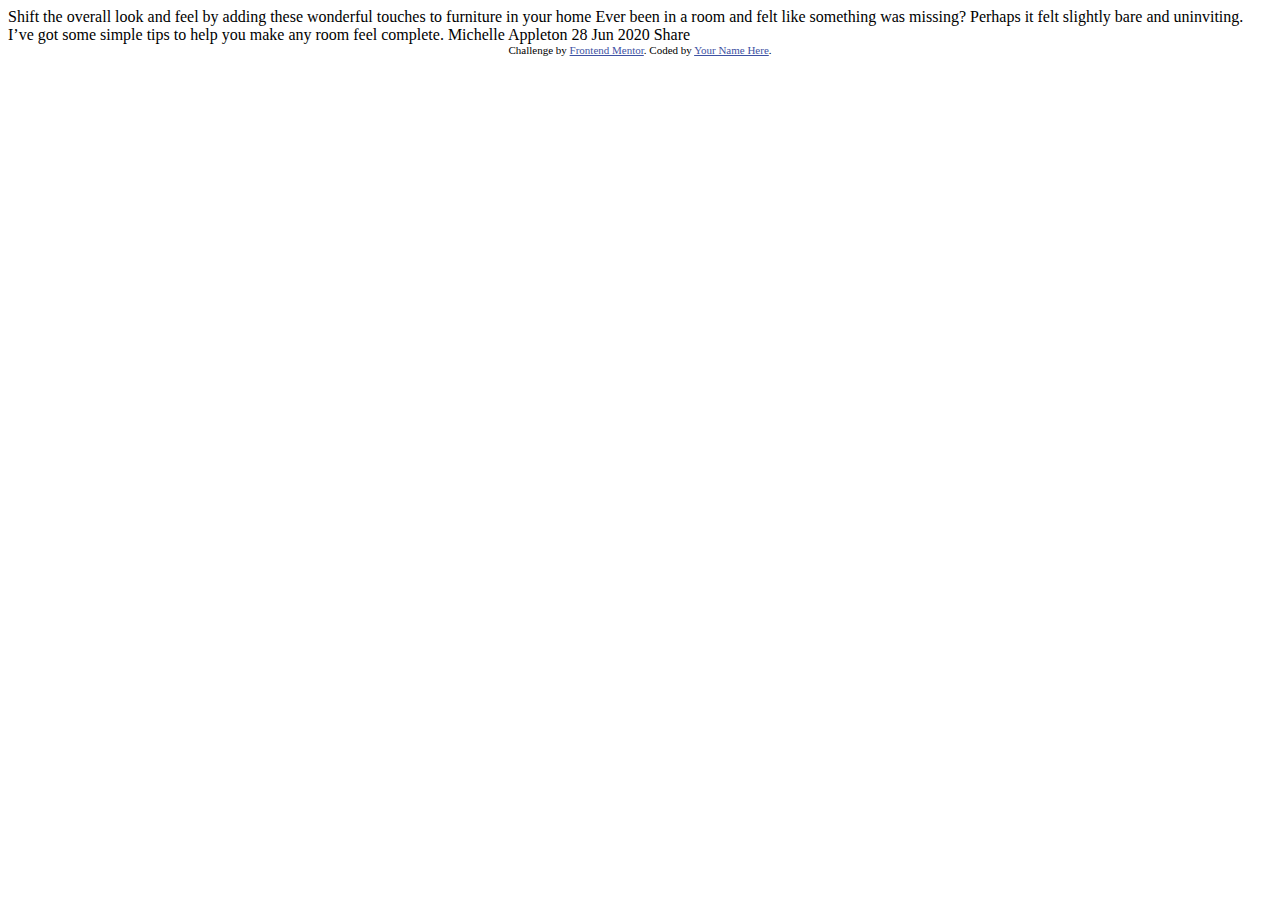
==== article-preview-component/index.html @ ac8b7fb2 "Article preview component: initial commit" ====
<!DOCTYPE html>
<html lang="en">
<head>
  <meta charset="UTF-8">
  <meta name="viewport" content="width=device-width, initial-scale=1.0"> <!-- displays site properly based on user's device -->

  <link rel="icon" type="image/png" sizes="32x32" href="./images/favicon-32x32.png">
  
  <title>Frontend Mentor | Article preview component</title>

  <!-- Feel free to remove these styles or customise in your own stylesheet 👍 -->
  <style>
    .attribution { font-size: 11px; text-align: center; }
    .attribution a { color: hsl(228, 45%, 44%); }
  </style>
</head>
<body>

  Shift the overall look and feel by adding these wonderful 
  touches to furniture in your home

  Ever been in a room and felt like something was missing? Perhaps 
  it felt slightly bare and uninviting. I’ve got some simple tips 
  to help you make any room feel complete.

  Michelle Appleton
  28 Jun 2020

  Share
  
  <div class="attribution">
    Challenge by <a href="https://www.frontendmentor.io?ref=challenge" target="_blank">Frontend Mentor</a>. 
    Coded by <a href="#">Your Name Here</a>.
  </div>
</body>
</html>
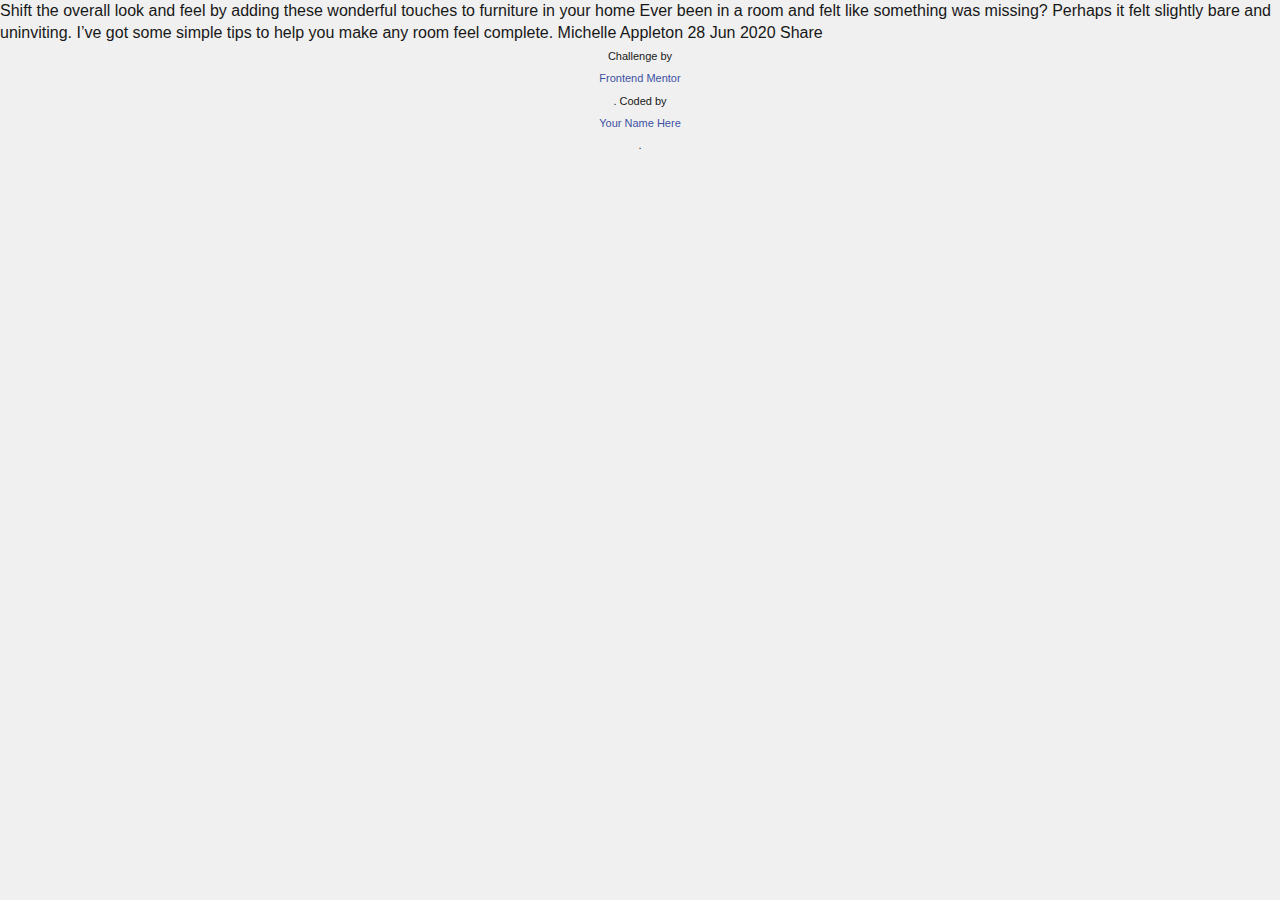
==== commit c9516b46: "Article preview component: added scss structure, reset, base styles and custom properties" ====
--- a/article-preview-component/index.html
+++ b/article-preview-component/index.html
@@ -1,36 +1,51 @@
 <!DOCTYPE html>
 <html lang="en">
+
 <head>
   <meta charset="UTF-8">
-  <meta name="viewport" content="width=device-width, initial-scale=1.0"> <!-- displays site properly based on user's device -->
+  <meta name="viewport" content="width=device-width, initial-scale=1.0">
+  <!-- displays site properly based on user's device -->
 
+  <title>Frontend Mentor | Article preview component</title>
+
+  <link rel="stylesheet" href="./sass/style.css">
   <link rel="icon" type="image/png" sizes="32x32" href="./images/favicon-32x32.png">
-  
-  <title>Frontend Mentor | Article preview component</title>
+
+  <link rel="preconnect" href="https://fonts.googleapis.com">
+  <link rel="preconnect" href="https://fonts.gstatic.com" crossorigin>
+  <link href="https://fonts.googleapis.com/css2?family=Manrope:wght@500;700&display=swap" rel="stylesheet">
 
   <!-- Feel free to remove these styles or customise in your own stylesheet 👍 -->
   <style>
-    .attribution { font-size: 11px; text-align: center; }
-    .attribution a { color: hsl(228, 45%, 44%); }
+    .attribution {
+      font-size: 11px;
+      text-align: center;
+    }
+
+    .attribution a {
+      color: hsl(228, 45%, 44%);
+    }
   </style>
 </head>
+
 <body>
 
-  Shift the overall look and feel by adding these wonderful 
+  Shift the overall look and feel by adding these wonderful
   touches to furniture in your home
 
-  Ever been in a room and felt like something was missing? Perhaps 
-  it felt slightly bare and uninviting. I’ve got some simple tips 
+  Ever been in a room and felt like something was missing? Perhaps
+  it felt slightly bare and uninviting. I’ve got some simple tips
   to help you make any room feel complete.
 
   Michelle Appleton
   28 Jun 2020
 
   Share
-  
+
   <div class="attribution">
-    Challenge by <a href="https://www.frontendmentor.io?ref=challenge" target="_blank">Frontend Mentor</a>. 
+    Challenge by <a href="https://www.frontendmentor.io?ref=challenge" target="_blank">Frontend Mentor</a>.
     Coded by <a href="#">Your Name Here</a>.
   </div>
 </body>
+
 </html>--- a/article-preview-component/sass/style.css
+++ b/article-preview-component/sass/style.css
@@ -0,0 +1,223 @@
+@charset "UTF-8";
+:root {
+  --color-primary-1: hsl(217, 19%, 35%);
+  --color-primary-2: hsl(214, 17%, 51%);
+  --color-secondary-1: hsl(212, 23%, 69%);
+  --color-secondary-2: hsl(210, 46%, 95%);
+  --color-white: hsl(0, 0%, 100%);
+  --main-typography: 'Manrope', sans-serif;
+}
+
+body {
+  font-family: var(--main-typography);
+  color: var(--color-primary-2);
+}
+
+/**
+ * Reset CSS PRO
+ * Shamelessly borrowed from Eduardo Fierro:
+ * https://github.com/eduardofierropro/Reset-CSS
+ */
+/*
+    
+  Con este reset vamos a resolver:
+    👉 Unificar el uso de Custom Properties
+    👉 Problemas de box-model más generales
+    👉 Problemas con imagenes, vídeos e iconos svg
+    👉 Problemas con tipografías y etiquetas input en formularios
+    👉 Unificar la tipografía de todas las etiquetas de una web
+
+*/
+/* Aquí definimos las Custom properties */
+:root {
+  --color-primario: #181818;
+  --color-secundario: #f0f0f0;
+  /* Tipografía */
+  --tipo-principal: Helvetica, Arial, sans-serif;
+  --tipo-secundaria: Verdana;
+}
+
+/* Las adaptamos al modo oscuro */
+@media (prefers-color-scheme: dark) {
+  :root {
+    --color-primario: #f0f0f0;
+    --color-secundario: #181818;
+  }
+}
+
+/* Opcional */
+/* Configuramos si un usuario ha activado el modo alto contraste. (WD) */
+@media (prefers-contrast: high) {
+  :root {
+    --color-primario: black;
+    --color-secundario: white;
+  }
+}
+
+/* Opcional */
+/* Desactivamos los animations en el caso de que el usuario haya configurado el modo sin animation */
+@media (prefers-reduced-motion: reduce) {
+  * {
+    -webkit-animation: none;
+            animation: none;
+    -webkit-transition: none;
+    transition: none;
+  }
+}
+
+/* Reseteamos los margin y paddings de todas las etiquetas */
+/* Cuidado con el uso del *. Normalmente se se debe de usar en selectores al maquetar. Pero usar alguno para resetear y evitarnos problemas no es mala opción. Tú eliges. */
+/* 
+  
+  Puedes elegir usar: *{}
+  
+  Puedes elegir usar esto: 
+  
+  html, body, div, span, applet, object, iframe,
+  h1, h2, h3, h4, h5, h6, p, blockquote, pre,
+  a, abbr, acronym, address, big, cite, code,
+  del, dfn, em, img, ins, kbd, q, s, samp,
+  small, strike, strong, sub, sup, tt, var,
+  b, u, i, center,
+  dl, dt, dd, ol, ul, li,
+  fieldset, form, label, legend,
+  table, caption, tbody, tfoot, thead, tr, th, td,
+  article, aside, canvas, details, embed, 
+  figure, figcaption, footer, header, hgroup, 
+  menu, nav, output, ruby, section, summary,
+  time, mark, audio, video , button, button{}
+  */
+html, body, div, span, applet, object, iframe,
+h1, h2, h3, h4, h5, h6, p, blockquote, pre,
+a, abbr, acronym, address, big, cite, code,
+del, dfn, em, img, ins, kbd, q, s, samp,
+small, strike, strong, sub, sup, tt, var,
+b, u, i, center,
+dl, dt, dd, ol, ul, li,
+fieldset, form, label, legend,
+table, caption, tbody, tfoot, thead, tr, th, td,
+article, aside, canvas, details, embed,
+figure, figcaption, footer, header, hgroup,
+menu, nav, output, ruby, section, summary,
+time, mark, audio, video, button, button {
+  margin: 0;
+  padding: 0;
+  border: 0;
+  -webkit-box-sizing: border-box;
+          box-sizing: border-box;
+  vertical-align: baseline;
+}
+
+/* Evitamos problemas con las imagenes */
+img, picture, video, iframe, figure {
+  max-width: 100%;
+  width: 100%;
+  display: block;
+  /* opcional */
+  -o-object-fit: cover;
+     object-fit: cover;
+  /* opcional */
+  -o-object-position: center center;
+     object-position: center center;
+}
+
+/* Reseteamos los enlaces para funcionar como cajas... */
+a {
+  display: block;
+}
+
+/* ... excepto los que se encuentran en párrafos */
+p a {
+  display: inline;
+}
+
+/* Quitamos los puntos de los <li> */
+li {
+  list-style-type: none;
+}
+
+/* Configuramos anclas suaves */
+html {
+  scroll-behavior: smooth;
+}
+
+/* Desactivamos estilos por defecto de las principales etiquetas de texto */
+h1, h2, h3, h4, h5, h6, p, span, a, strong, blockquote, i, b, u, em {
+  font-size: 1em;
+  font-weight: inherit;
+  font-style: inherit;
+  text-decoration: none;
+  color: inherit;
+}
+
+/* Evitamos problemas con los pseudoelementos de quotes */
+blockquote:before, blockquote:after, q:before, q:after {
+  content: '';
+  content: none;
+}
+
+/* Configuramos el texto que seleccionamos */
+::-moz-selection {
+  background-color: var(--color-primario);
+  color: var(--color-secundario);
+}
+::selection {
+  background-color: var(--color-primario);
+  color: var(--color-secundario);
+}
+
+/* Nivelamos problemas de tipografías y colocación de formularios */
+form, input, textarea, select, button, label {
+  font-family: inherit;
+  font-size: inherit;
+  -webkit-hyphens: auto;
+      -ms-hyphens: auto;
+          hyphens: auto;
+  background-color: transparent;
+  display: block;
+  color: inherit;
+  /* opcional */
+  -webkit-appearance: none;
+     -moz-appearance: none;
+          appearance: none;
+}
+
+/* Reseteamos las tablas */
+table, tr, td {
+  border-collapse: collapse;
+  border-spacing: 0;
+}
+
+/* Evitamos problemas con los SVG */
+svg {
+  width: 100%;
+  display: block;
+  fill: currentColor;
+}
+
+/* (Probándolo, no usar en producción) En el caso de añadir una  */
+/* p svg{
+    display: inline;
+    width: initial;
+  } */
+/* Configuramos la tipografía para toda la web */
+body {
+  min-height: 100vh;
+  font-size: 100%;
+  font-family: var(--tipo-principal);
+  color: var(--color-primario);
+  background-color: var(--color-secundario);
+  /* opcional */
+  line-height: 1.4em;
+  /* opcional */
+  -webkit-hyphens: auto;
+      -ms-hyphens: auto;
+          hyphens: auto;
+  /* opcional */
+  font-smooth: always;
+  /* opcional */
+  -webkit-font-smoothing: antialiased;
+  /* opcional */
+  -moz-osx-font-smoothing: grayscale;
+}
+/*# sourceMappingURL=style.css.map */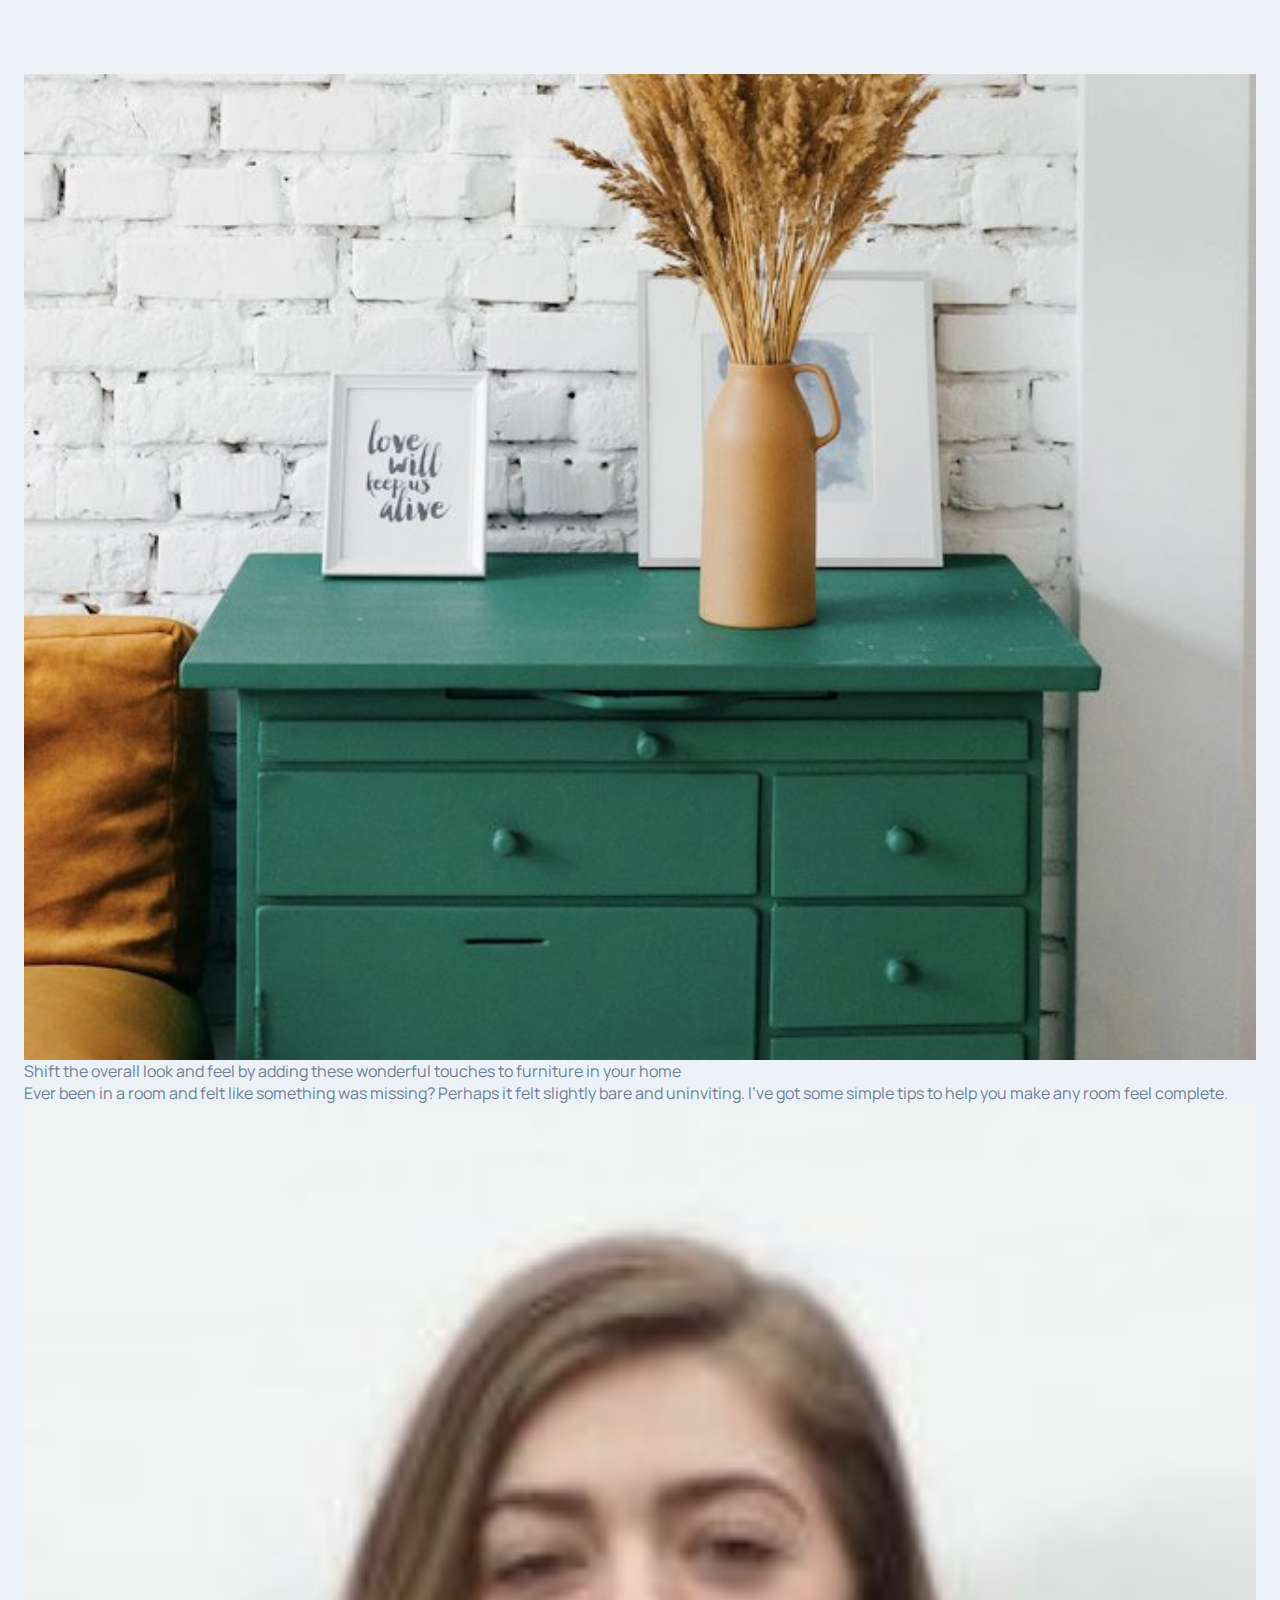
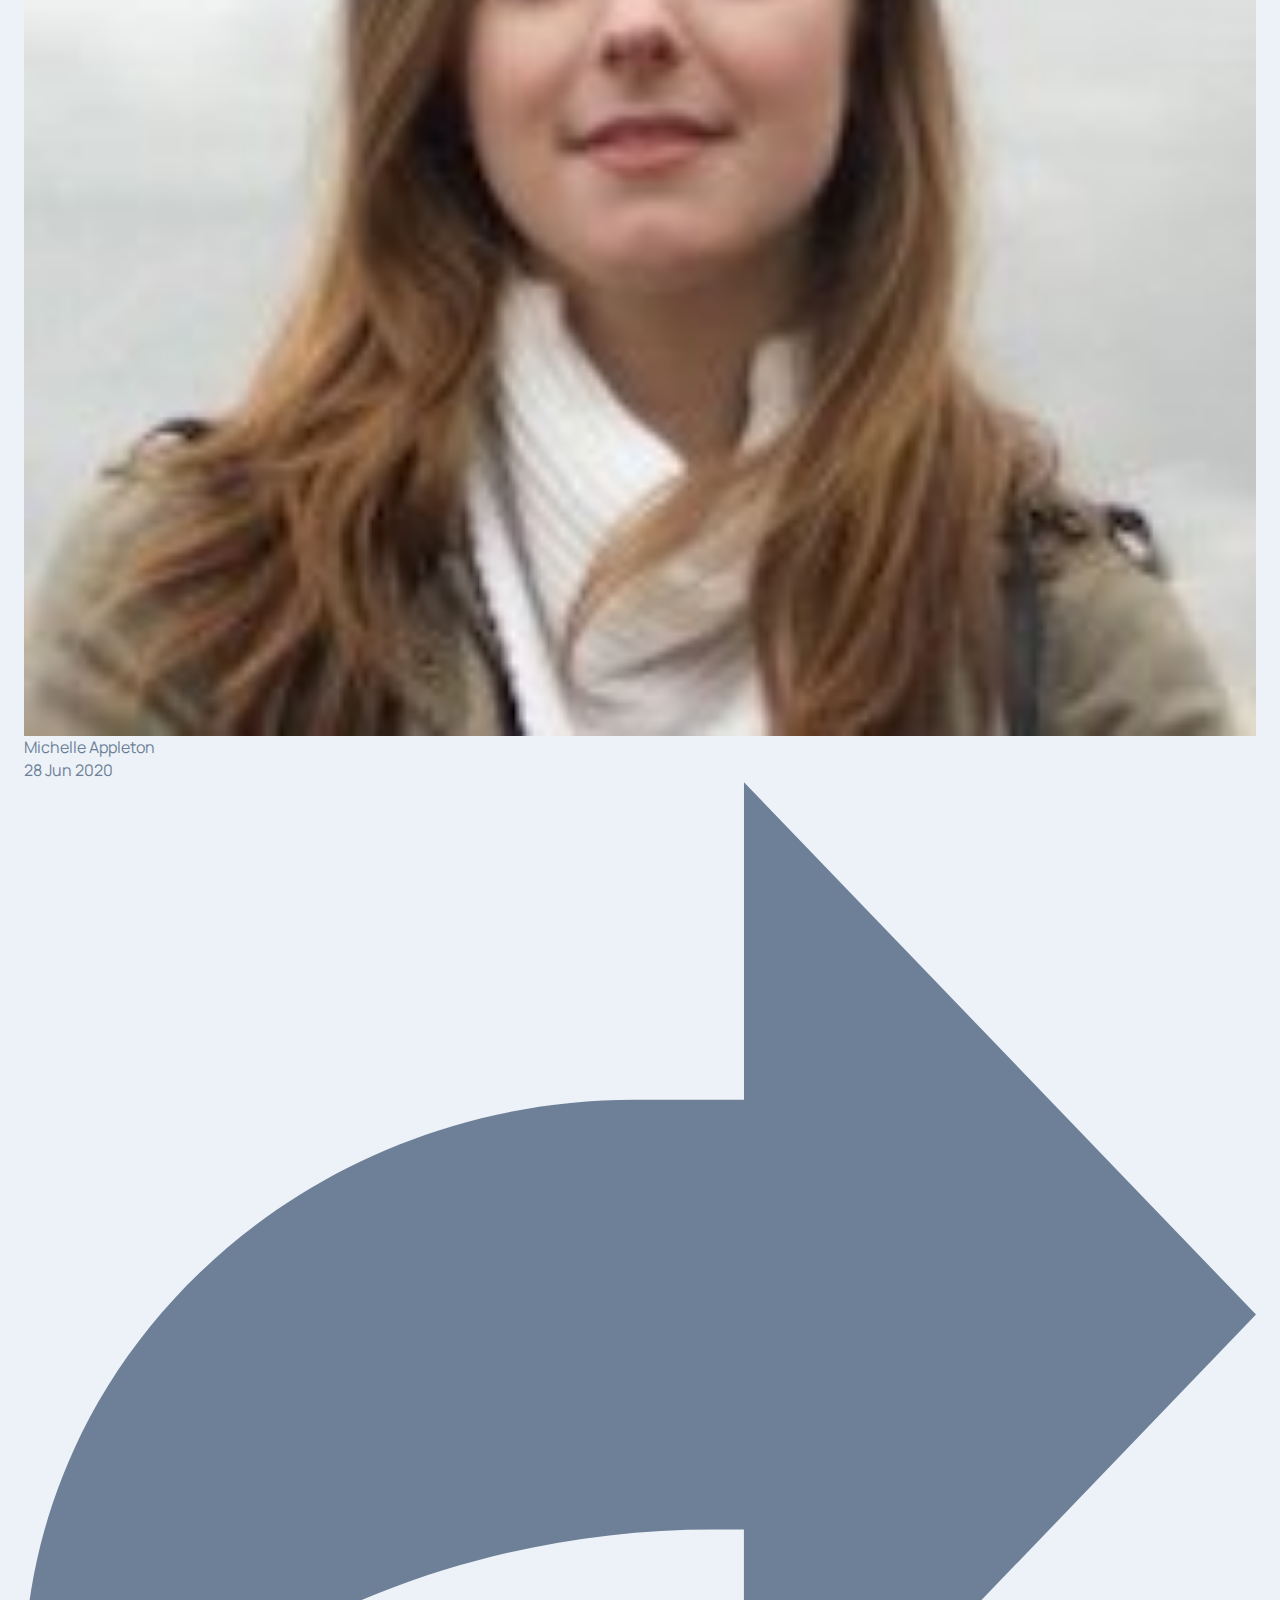
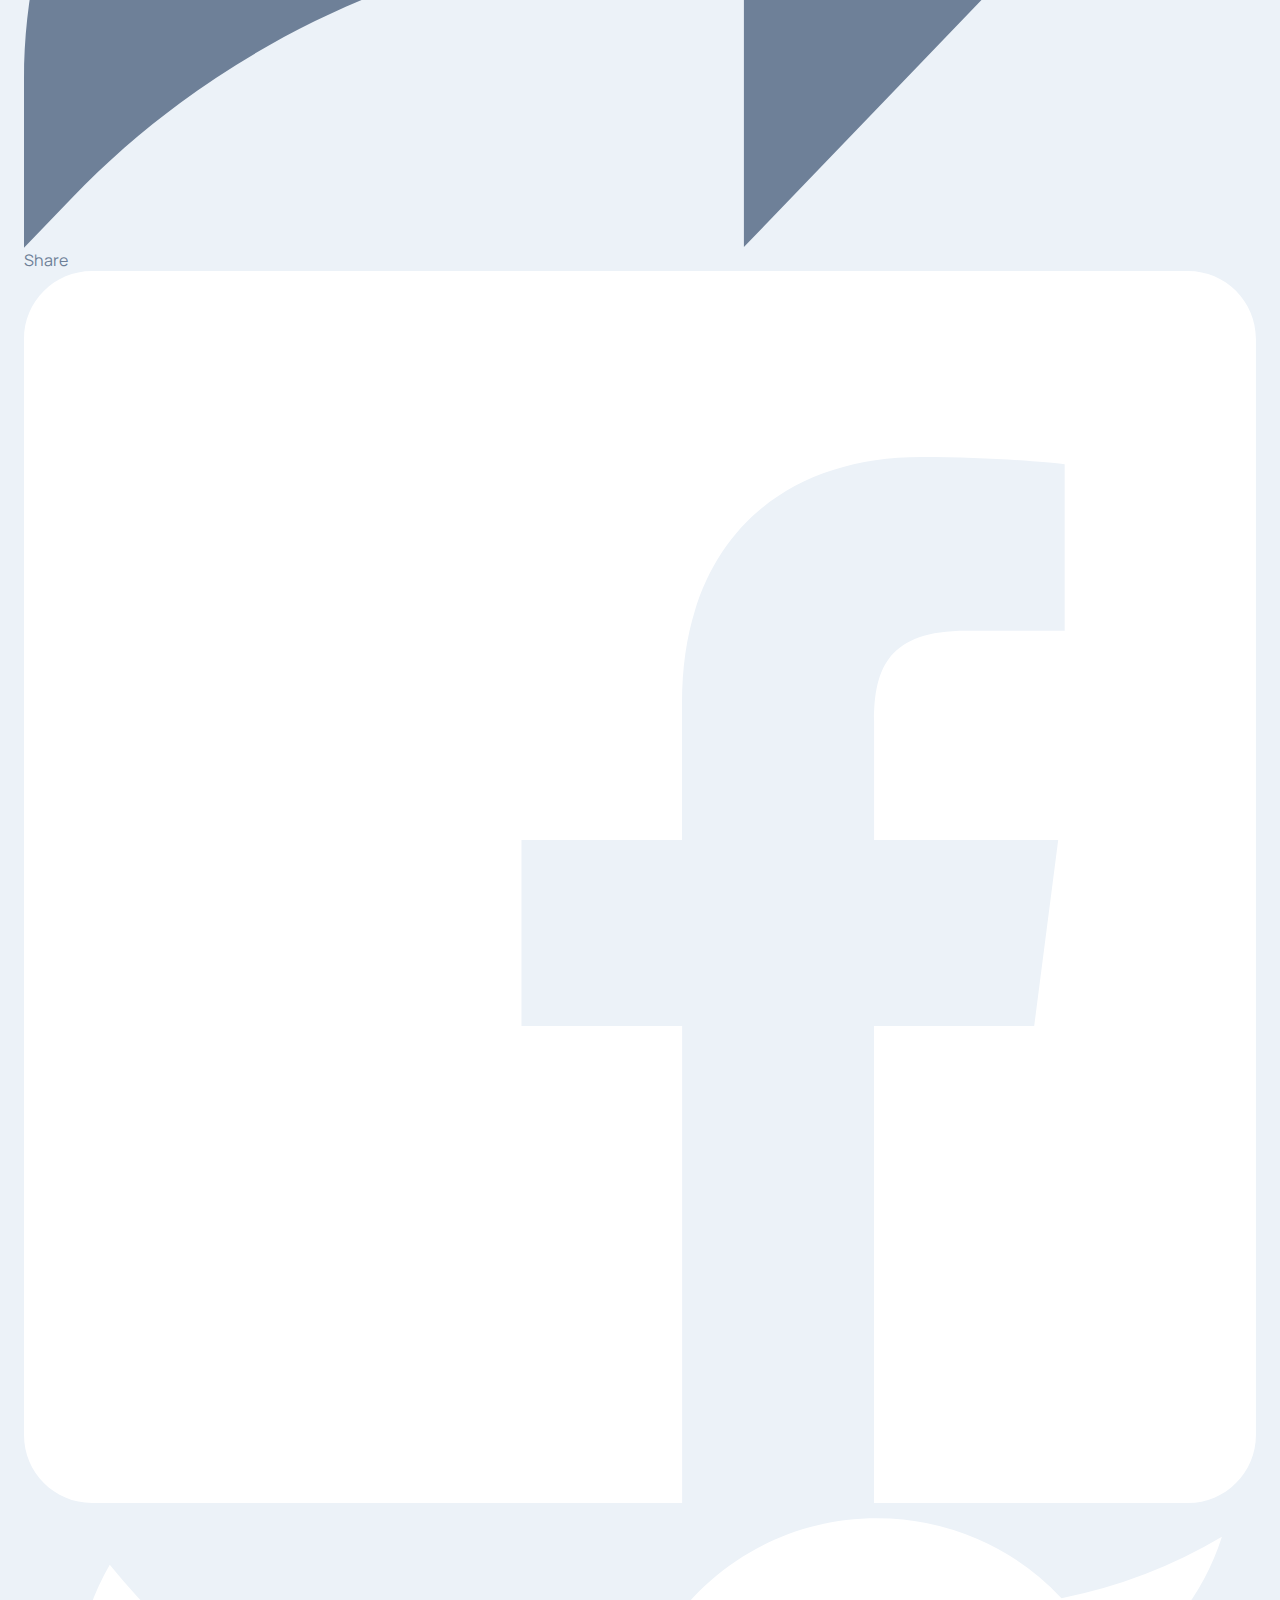
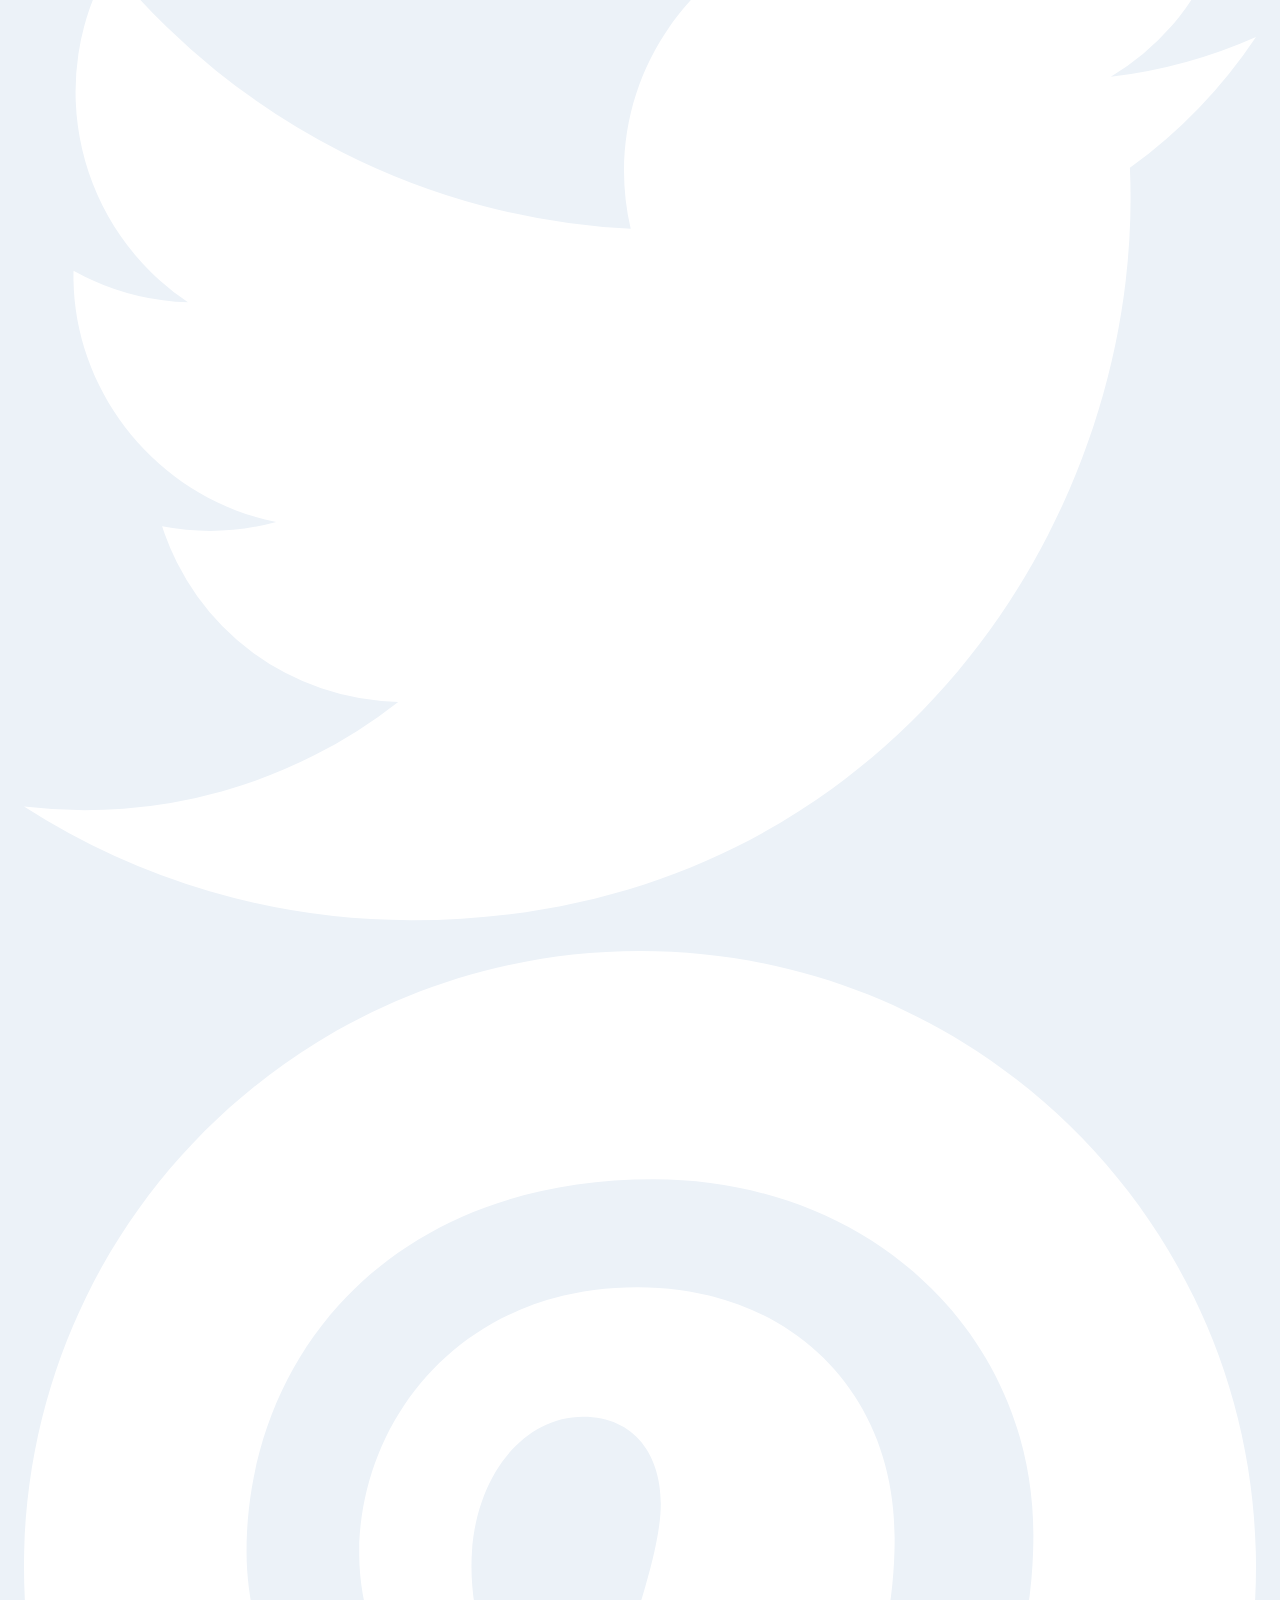
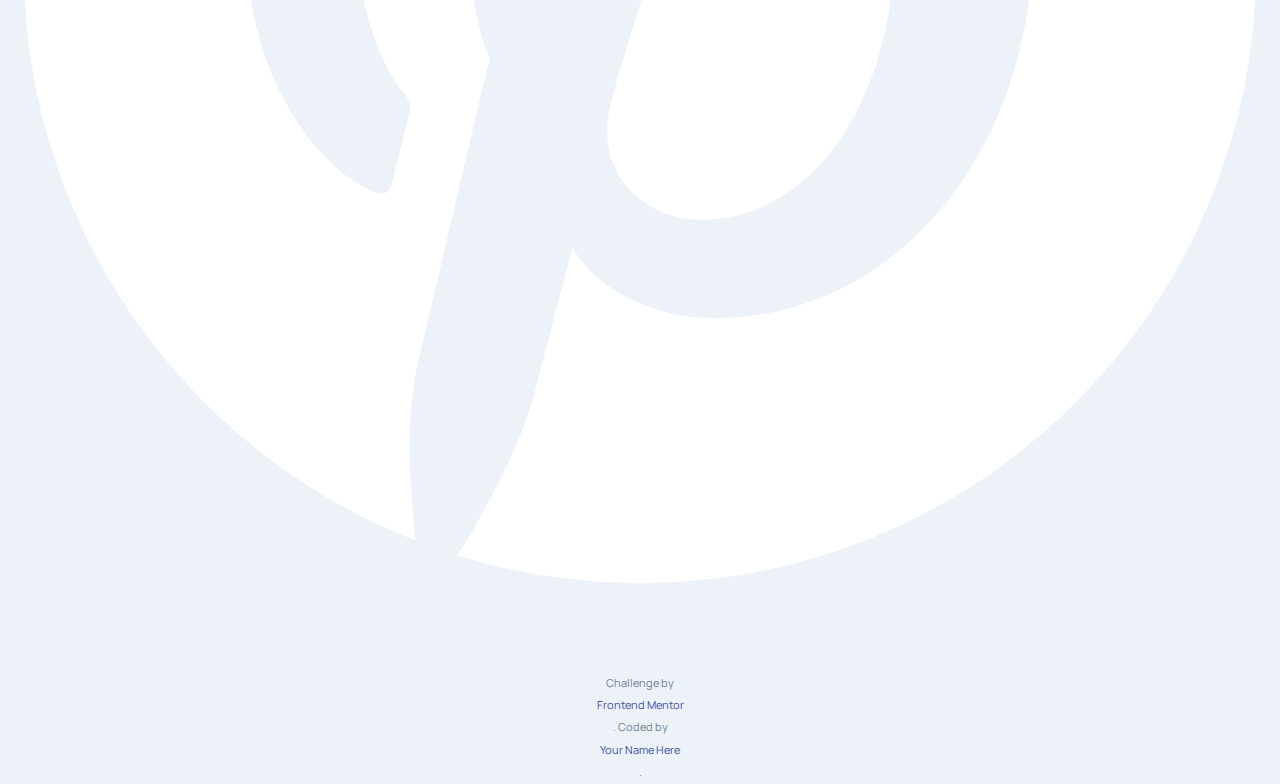
==== commit ce98e236: "Article preview component: added card structure and main style" ====
--- a/article-preview-component/index.html
+++ b/article-preview-component/index.html
@@ -30,17 +30,38 @@
 
 <body>
 
-  Shift the overall look and feel by adding these wonderful
-  touches to furniture in your home
+  <main class="main">
 
-  Ever been in a room and felt like something was missing? Perhaps
-  it felt slightly bare and uninviting. I’ve got some simple tips
-  to help you make any room feel complete.
+    <article class="card">
+      <!-- first section -->
+      <img src="images/drawers.jpg" class="card__img">
 
-  Michelle Appleton
-  28 Jun 2020
+      <!-- second section -->
+      <section class="card__content">
+        <h1 class="card__title">Shift the overall look and feel by adding these wonderful
+          touches to furniture in your home</h1>
+        <p class="card__text">Ever been in a room and felt like something was missing? Perhaps
+          it felt slightly bare and uninviting. I’ve got some simple tips
+          to help you make any room feel complete.</p>
+        
+        <!-- Author and share section -->
+        <section class="info">
+          <img src="images/avatar-michelle.jpg" alt="author image" class="info__author-img">
+          <h2 class="info__author-name">Michelle Appleton</h2>
+          <p class="info__date">28 Jun 2020</p>
+          <img src="images/icon-share.svg" alt="show up social media to share" class="info__share">
+          <div class="share">
+            <h3 class="share__text">Share</h3>
+            <img src="images/icon-facebook.svg" alt="shre to facebook" class="share__social-img">
+            <img src="images/icon-twitter.svg" alt="shre to twitter" class="share__social-img">
+            <img src="images/icon-pinterest.svg" alt="shre to pinterest" class="share__social-img">
+          </div>
 
-  Share
+        </section>
+      </section>
+
+    </article>
+  </main>
 
   <div class="attribution">
     Challenge by <a href="https://www.frontendmentor.io?ref=challenge" target="_blank">Frontend Mentor</a>.
--- a/article-preview-component/sass/style.css
+++ b/article-preview-component/sass/style.css
@@ -6,11 +6,6 @@
   --color-secondary-2: hsl(210, 46%, 95%);
   --color-white: hsl(0, 0%, 100%);
   --main-typography: 'Manrope', sans-serif;
-}
-
-body {
-  font-family: var(--main-typography);
-  color: var(--color-primary-2);
 }
 
 /**
@@ -220,4 +215,18 @@
   /* opcional */
   -moz-osx-font-smoothing: grayscale;
 }
+
+body {
+  font-family: var(--main-typography);
+  color: var(--color-primary-2);
+  background-color: var(--color-secondary-2);
+}
+
+.main {
+  min-height: 100vh;
+  height: auto;
+  -webkit-box-sizing: border-box;
+          box-sizing: border-box;
+  padding: 4.625rem 1.5rem 5.563rem;
+}
 /*# sourceMappingURL=style.css.map */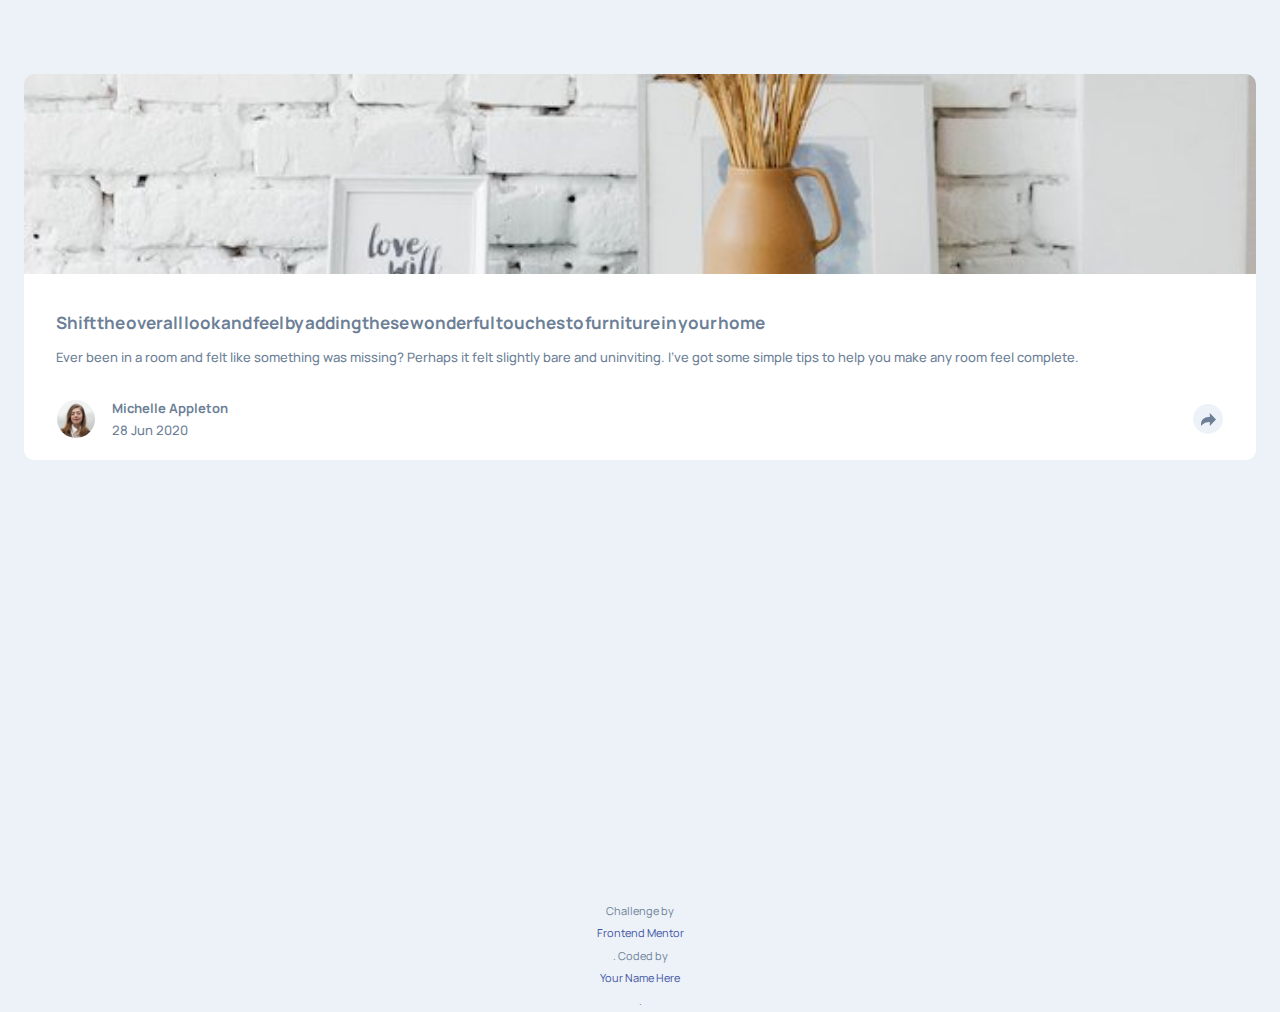
==== commit 4595c44b: "Article preview component: update card style nad added info and share component" ====
--- a/article-preview-component/index.html
+++ b/article-preview-component/index.html
@@ -43,23 +43,23 @@
         <p class="card__text">Ever been in a room and felt like something was missing? Perhaps
           it felt slightly bare and uninviting. I’ve got some simple tips
           to help you make any room feel complete.</p>
-        
+
         <!-- Author and share section -->
         <section class="info">
           <img src="images/avatar-michelle.jpg" alt="author image" class="info__author-img">
           <h2 class="info__author-name">Michelle Appleton</h2>
           <p class="info__date">28 Jun 2020</p>
-          <img src="images/icon-share.svg" alt="show up social media to share" class="info__share">
-          <div class="share">
-            <h3 class="share__text">Share</h3>
-            <img src="images/icon-facebook.svg" alt="shre to facebook" class="share__social-img">
-            <img src="images/icon-twitter.svg" alt="shre to twitter" class="share__social-img">
-            <img src="images/icon-pinterest.svg" alt="shre to pinterest" class="share__social-img">
+          <div class="info__share">
+            <img src="images/icon-share.svg" alt="show up social media to share" class="info__share-icon">
           </div>
-
         </section>
       </section>
-
+      <div class="share">
+        <h3 class="share__text">Share</h3>
+        <img src="images/icon-facebook.svg" alt="shre to facebook" class="share__social-img">
+        <img src="images/icon-twitter.svg" alt="shre to twitter" class="share__social-img">
+        <img src="images/icon-pinterest.svg" alt="shre to pinterest" class="share__social-img">
+      </div>
     </article>
   </main>
 
@@ -67,6 +67,8 @@
     Challenge by <a href="https://www.frontendmentor.io?ref=challenge" target="_blank">Frontend Mentor</a>.
     Coded by <a href="#">Your Name Here</a>.
   </div>
+
+  <script src="js/main.js"></script>
 </body>
 
 </html>--- a/article-preview-component/sass/style.css
+++ b/article-preview-component/sass/style.css
@@ -222,6 +222,168 @@
   background-color: var(--color-secondary-2);
 }
 
+.card {
+  background-color: var(--color-white);
+  border-radius: 0.625rem;
+  overflow: hidden;
+  position: relative;
+}
+
+.card__img {
+  height: 12.5rem;
+  -o-object-fit: cover;
+     object-fit: cover;
+  -o-object-position: 0% 25%;
+     object-position: 0% 25%;
+}
+
+.card__content {
+  padding: 2.313rem 2rem 1.125rem;
+}
+
+.card__title {
+  font-weight: 700;
+  font-size: 1.063rem;
+  margin-bottom: 0.75rem;
+  text-align: left;
+  line-height: 1.4;
+  word-spacing: -2px;
+}
+
+.card__text {
+  font-size: 0.813rem;
+  font-weight: 500;
+  line-height: 1.55;
+  padding-right: 5px;
+  -webkit-hyphens: none;
+      -ms-hyphens: none;
+          hyphens: none;
+  margin-bottom: 1.875rem;
+}
+
+.info {
+  display: -ms-grid;
+  display: grid;
+  -ms-grid-rows: 1fr 1fr;
+      grid-template-rows: 1fr 1fr;
+  -ms-grid-columns: max-content 1fr max-content;
+      grid-template-columns: -webkit-max-content 1fr -webkit-max-content;
+      grid-template-columns: max-content 1fr max-content;
+  -webkit-column-gap: 1.063rem;
+          column-gap: 1.063rem;
+  -webkit-box-align: center;
+      -ms-flex-align: center;
+          align-items: center;
+  padding: 0 1px;
+  /* Style to active */
+}
+
+.info__author-img {
+  -ms-grid-column: 1;
+  -ms-grid-column-span: 1;
+  grid-column: 1 / span 1;
+  -ms-grid-row: 1;
+  -ms-grid-row-span: 2;
+  grid-row: 1 / span 2;
+  width: 2.375rem;
+  height: auto;
+  border-radius: 50%;
+}
+
+.info__author-name {
+  -ms-grid-column: 2;
+  -ms-grid-column-span: 1;
+  grid-column: 2 / span 1;
+  -ms-grid-row: 1;
+  -ms-grid-row-span: 1;
+  grid-row: 1 / span 1;
+  font-size: 0.813rem;
+  font-weight: 700;
+}
+
+.info__date {
+  -ms-grid-column: 2;
+  -ms-grid-column-span: 1;
+  grid-column: 2 / span 1;
+  -ms-grid-row: 2;
+  -ms-grid-row-span: 1;
+  grid-row: 2 / span 1;
+  font-size: 0.813rem;
+  font-weight: 500;
+}
+
+.info__share {
+  -ms-grid-column: 3;
+  -ms-grid-column-span: 1;
+  grid-column: 3 / span 1;
+  -ms-grid-row: 1;
+  -ms-grid-row-span: 2;
+  grid-row: 1 / span 2;
+  width: 1.875rem;
+  height: 1.875rem;
+  background-color: var(--color-secondary-2);
+  border-radius: 50%;
+  display: -webkit-box;
+  display: -ms-flexbox;
+  display: flex;
+  -webkit-box-pack: center;
+      -ms-flex-pack: center;
+          justify-content: center;
+  -webkit-box-align: center;
+      -ms-flex-align: center;
+          align-items: center;
+  cursor: pointer;
+  z-index: 1;
+  /* Style to active */
+}
+
+.info__share.active {
+  background-color: var(--color-primary-2);
+}
+
+.info__share-icon {
+  width: 50%;
+  height: auto;
+}
+
+.info__share.active .info__share-icon {
+  -webkit-filter: brightness(0) invert(1);
+          filter: brightness(0) invert(1);
+}
+
+.share {
+  display: none;
+  -webkit-box-align: center;
+      -ms-flex-align: center;
+          align-items: center;
+  -webkit-column-gap: 16px;
+          column-gap: 16px;
+  width: 100%;
+  height: 4.5rem;
+  position: absolute;
+  bottom: 0px;
+  background-color: var(--color-primary-1);
+  padding: 0.5rem 2.063rem 1rem;
+}
+
+.share__text {
+  font-size: 0.813rem;
+  letter-spacing: 5px;
+  text-transform: uppercase;
+}
+
+.share__social-img {
+  width: 1.25rem;
+  height: auto;
+  cursor: pointer;
+}
+
+.share.activated {
+  display: -webkit-box;
+  display: -ms-flexbox;
+  display: flex;
+}
+
 .main {
   min-height: 100vh;
   height: auto;
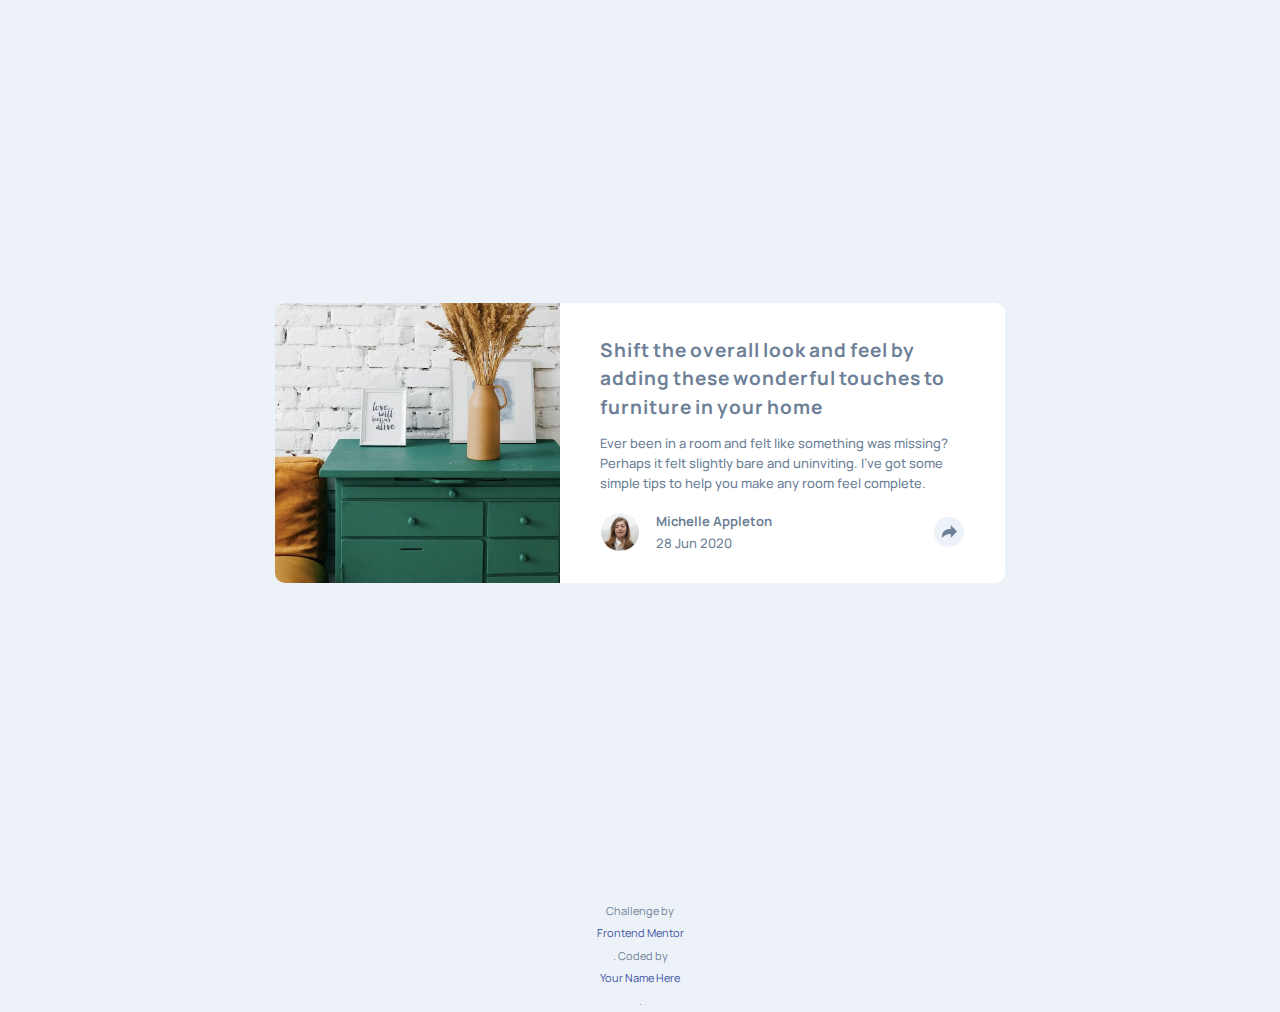
==== commit 672b53c3: "Article preview component: update card, info-share and main desktop style" ====
--- a/article-preview-component/index.html
+++ b/article-preview-component/index.html
@@ -59,6 +59,7 @@
         <img src="images/icon-facebook.svg" alt="shre to facebook" class="share__social-img">
         <img src="images/icon-twitter.svg" alt="shre to twitter" class="share__social-img">
         <img src="images/icon-pinterest.svg" alt="shre to pinterest" class="share__social-img">
+        <div class="share__arrow"></div>
       </div>
     </article>
   </main>
--- a/article-preview-component/sass/style.css
+++ b/article-preview-component/sass/style.css
@@ -227,6 +227,7 @@
   border-radius: 0.625rem;
   overflow: hidden;
   position: relative;
+  max-width: 25rem;
 }
 
 .card__img {
@@ -259,6 +260,38 @@
       -ms-hyphens: none;
           hyphens: none;
   margin-bottom: 1.875rem;
+}
+
+/* Medias Query */
+@media screen and (min-width: 768px) {
+  .card {
+    max-width: 45.625rem;
+    min-height: 17.5rem;
+    display: -webkit-box;
+    display: -ms-flexbox;
+    display: flex;
+    overflow: unset;
+  }
+  .card__img {
+    width: 17.813rem;
+    height: auto;
+    border-radius: 10px 0 0 10px;
+  }
+  .card__content {
+    padding: 2.063rem 2.5rem 1rem;
+  }
+  .card__title {
+    font-size: 1.188rem;
+    word-spacing: -2px;
+    letter-spacing: 1px;
+    line-height: 1.5;
+    -webkit-hyphens: none;
+        -ms-hyphens: none;
+            hyphens: none;
+  }
+  .card__text {
+    margin-bottom: 1rem;
+  }
 }
 
 .info {
@@ -334,6 +367,12 @@
           align-items: center;
   cursor: pointer;
   z-index: 1;
+  -webkit-user-select: none;
+     -moz-user-select: none;
+      -ms-user-select: none;
+          user-select: none;
+  -webkit-transition: all 0.3s cubic-bezier(0.47, 0, 0.75, 0.72);
+  transition: all 0.3s cubic-bezier(0.47, 0, 0.75, 0.72);
   /* Style to active */
 }
 
@@ -352,7 +391,9 @@
 }
 
 .share {
-  display: none;
+  display: -webkit-box;
+  display: -ms-flexbox;
+  display: flex;
   -webkit-box-align: center;
       -ms-flex-align: center;
           align-items: center;
@@ -364,6 +405,12 @@
   bottom: 0px;
   background-color: var(--color-primary-1);
   padding: 0.5rem 2.063rem 1rem;
+  opacity: 0;
+  visibility: hidden;
+  -webkit-transform: translateY(12px);
+          transform: translateY(12px);
+  -webkit-transition: all 0.3s ease-out;
+  transition: all 0.3s ease-out;
 }
 
 .share__text {
@@ -378,10 +425,46 @@
   cursor: pointer;
 }
 
+.share__arrow {
+  display: none;
+  height: 20px;
+  width: 20px;
+  background-color: var(--color-primary-1);
+  position: absolute;
+  bottom: -10px;
+  -webkit-transform: rotate(45deg);
+          transform: rotate(45deg);
+  /* To prevent accidental interactions with other elements  */
+  pointer-events: none;
+}
+
 .share.activated {
-  display: -webkit-box;
-  display: -ms-flexbox;
-  display: flex;
+  opacity: 1;
+  visibility: visible;
+  -webkit-transform: translateY(0px);
+          transform: translateY(0px);
+}
+
+/* Medias Query */
+@media screen and (min-width: 768px) {
+  .share {
+    display: -webkit-box;
+    display: -ms-flexbox;
+    display: flex;
+    -webkit-box-pack: center;
+        -ms-flex-pack: center;
+            justify-content: center;
+    position: absolute;
+    bottom: 5.938rem;
+    right: -4.25rem;
+    max-width: 15.5rem;
+    height: 3.438rem;
+    padding: 0.5rem;
+    border-radius: 0.625rem;
+  }
+  .share__arrow {
+    display: block;
+  }
 }
 
 .main {
@@ -390,5 +473,14 @@
   -webkit-box-sizing: border-box;
           box-sizing: border-box;
   padding: 4.625rem 1.5rem 5.563rem;
+  display: -webkit-box;
+  display: -ms-flexbox;
+  display: flex;
+  -webkit-box-align: center;
+      -ms-flex-align: center;
+          align-items: center;
+  -webkit-box-pack: center;
+      -ms-flex-pack: center;
+          justify-content: center;
 }
 /*# sourceMappingURL=style.css.map */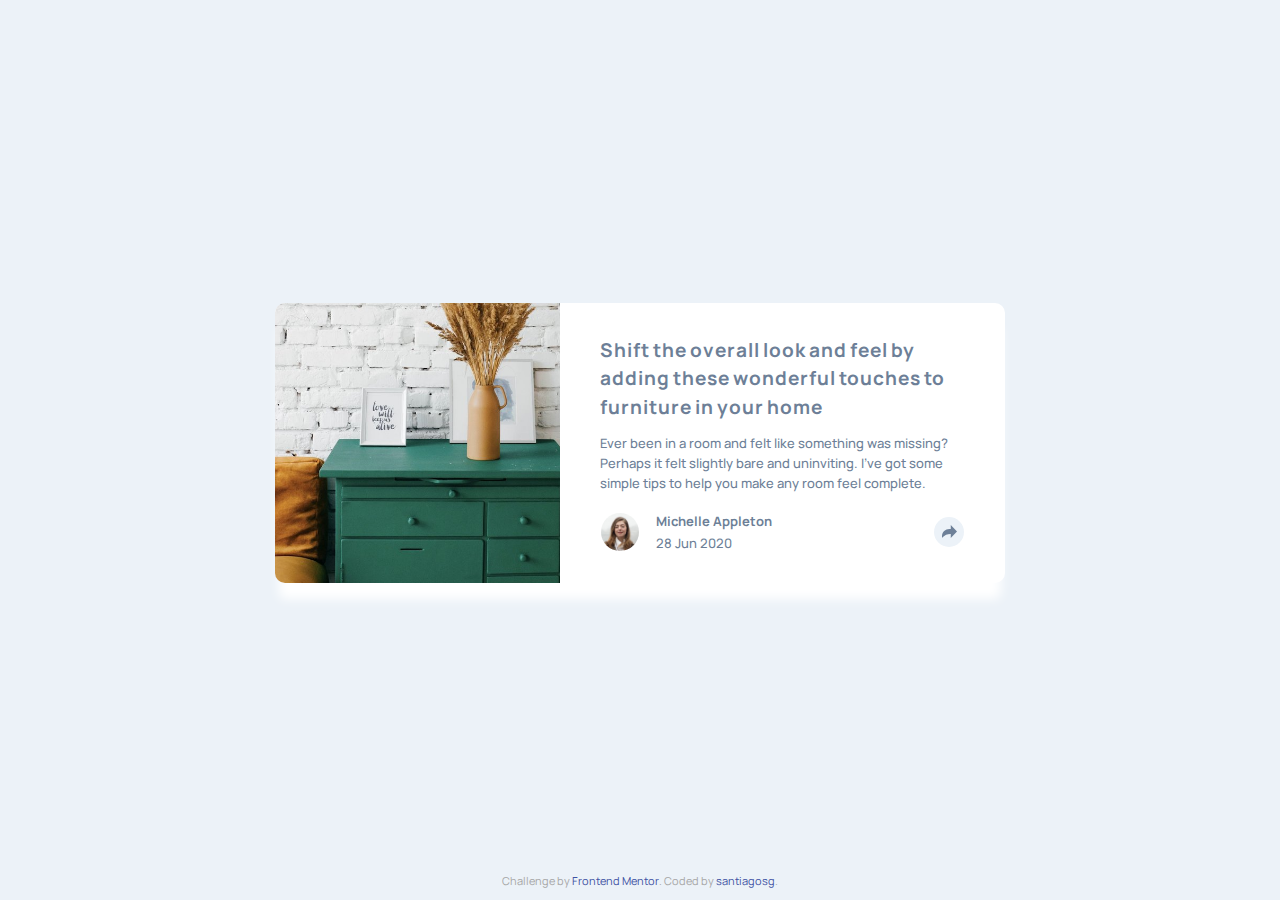
==== commit 4ae4a073: "Article preview component: update atribution, added box shadow to card" ====
--- a/article-preview-component/index.html
+++ b/article-preview-component/index.html
@@ -14,18 +14,6 @@
   <link rel="preconnect" href="https://fonts.googleapis.com">
   <link rel="preconnect" href="https://fonts.gstatic.com" crossorigin>
   <link href="https://fonts.googleapis.com/css2?family=Manrope:wght@500;700&display=swap" rel="stylesheet">
-
-  <!-- Feel free to remove these styles or customise in your own stylesheet 👍 -->
-  <style>
-    .attribution {
-      font-size: 11px;
-      text-align: center;
-    }
-
-    .attribution a {
-      color: hsl(228, 45%, 44%);
-    }
-  </style>
 </head>
 
 <body>
@@ -64,10 +52,12 @@
     </article>
   </main>
 
-  <div class="attribution">
-    Challenge by <a href="https://www.frontendmentor.io?ref=challenge" target="_blank">Frontend Mentor</a>.
-    Coded by <a href="#">Your Name Here</a>.
-  </div>
+  <footer class="footer__atribution">
+    <div class="attribution">
+      Challenge by <a href="https://www.frontendmentor.io?ref=challenge" target="_blank">Frontend Mentor</a>.
+      Coded by <a href="https://santiagosg.github.io">santiagosg</a>.
+    </div>
+  </footer>
 
   <script src="js/main.js"></script>
 </body>
--- a/article-preview-component/sass/style.css
+++ b/article-preview-component/sass/style.css
@@ -228,6 +228,8 @@
   overflow: hidden;
   position: relative;
   max-width: 25rem;
+  -webkit-box-shadow: 0px 20px 11px -4px white;
+          box-shadow: 0px 20px 11px -4px white;
 }
 
 .card__img {
@@ -292,6 +294,24 @@
   .card__text {
     margin-bottom: 1rem;
   }
+}
+
+/**
+ * Basic Attribution style for frontend challenges
+ */
+.footer__atribution {
+  margin-top: -30px;
+}
+
+.attribution {
+  font-size: 0.688rem;
+  text-align: center;
+  color: #a6a6a6;
+}
+
+.attribution > a {
+  display: inline-block;
+  color: #3e52a3;
 }
 
 .info {
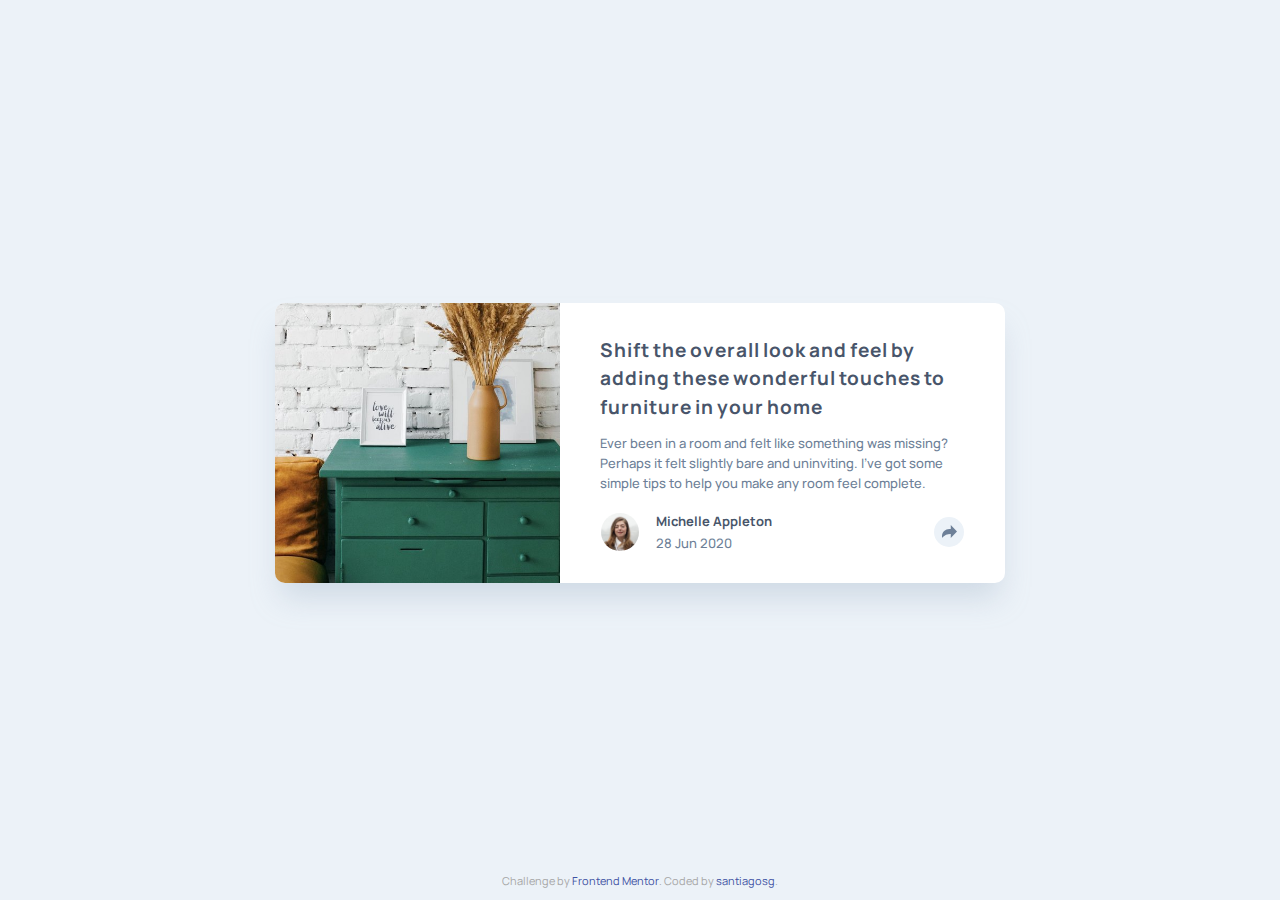
==== commit 189c799b: "Article preview component: update titles colors and accessibility alt image error" ====
--- a/article-preview-component/index.html
+++ b/article-preview-component/index.html
@@ -22,7 +22,7 @@
 
     <article class="card">
       <!-- first section -->
-      <img src="images/drawers.jpg" class="card__img">
+      <img src="images/drawers.jpg" alt="drawers image" class="card__img">
 
       <!-- second section -->
       <section class="card__content">
--- a/article-preview-component/sass/style.css
+++ b/article-preview-component/sass/style.css
@@ -228,8 +228,8 @@
   overflow: hidden;
   position: relative;
   max-width: 25rem;
-  -webkit-box-shadow: 0px 20px 11px -4px white;
-          box-shadow: 0px 20px 11px -4px white;
+  -webkit-box-shadow: 0px 20px 30px -6px rgba(158, 175, 194, 0.37);
+          box-shadow: 0px 20px 30px -6px rgba(158, 175, 194, 0.37);
 }
 
 .card__img {
@@ -251,6 +251,7 @@
   text-align: left;
   line-height: 1.4;
   word-spacing: -2px;
+  color: var(--color-primary-1);
 }
 
 .card__text {
@@ -352,6 +353,7 @@
   grid-row: 1 / span 1;
   font-size: 0.813rem;
   font-weight: 700;
+  color: var(--color-primary-1);
 }
 
 .info__date {
